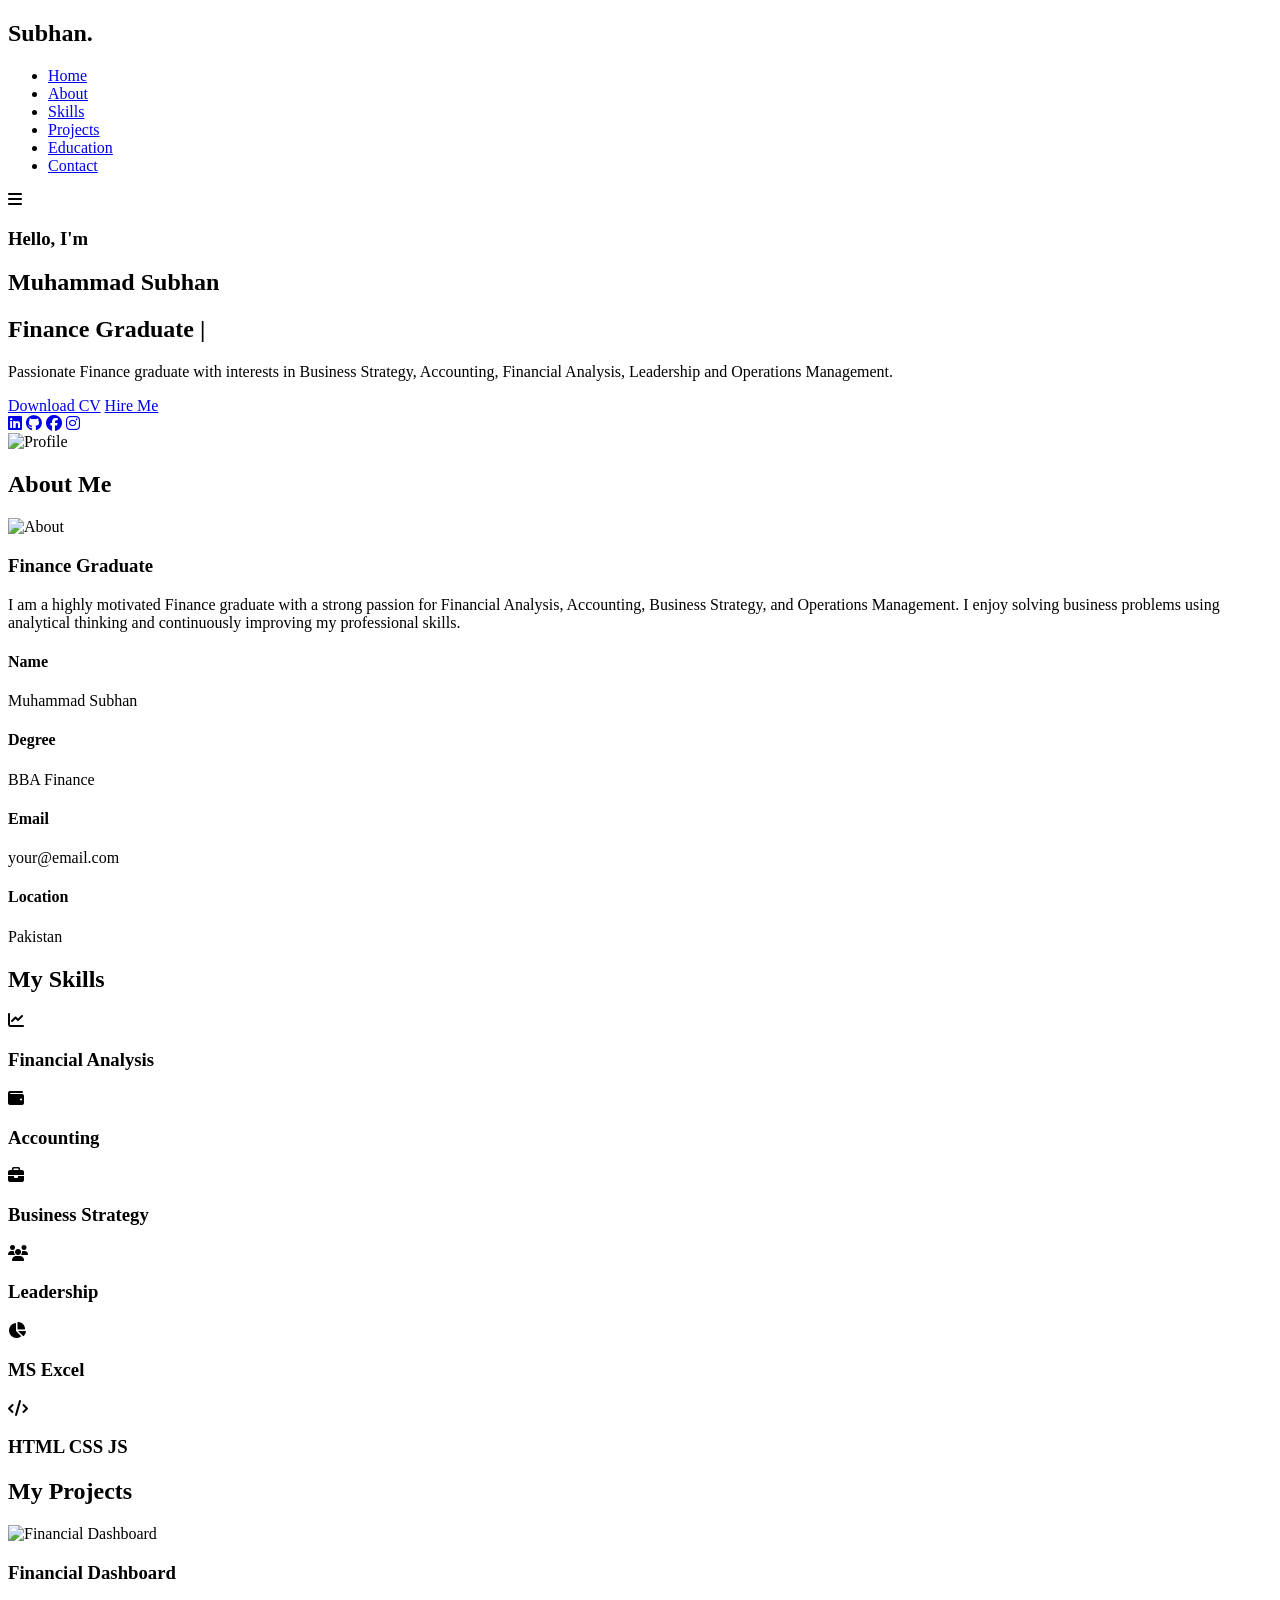
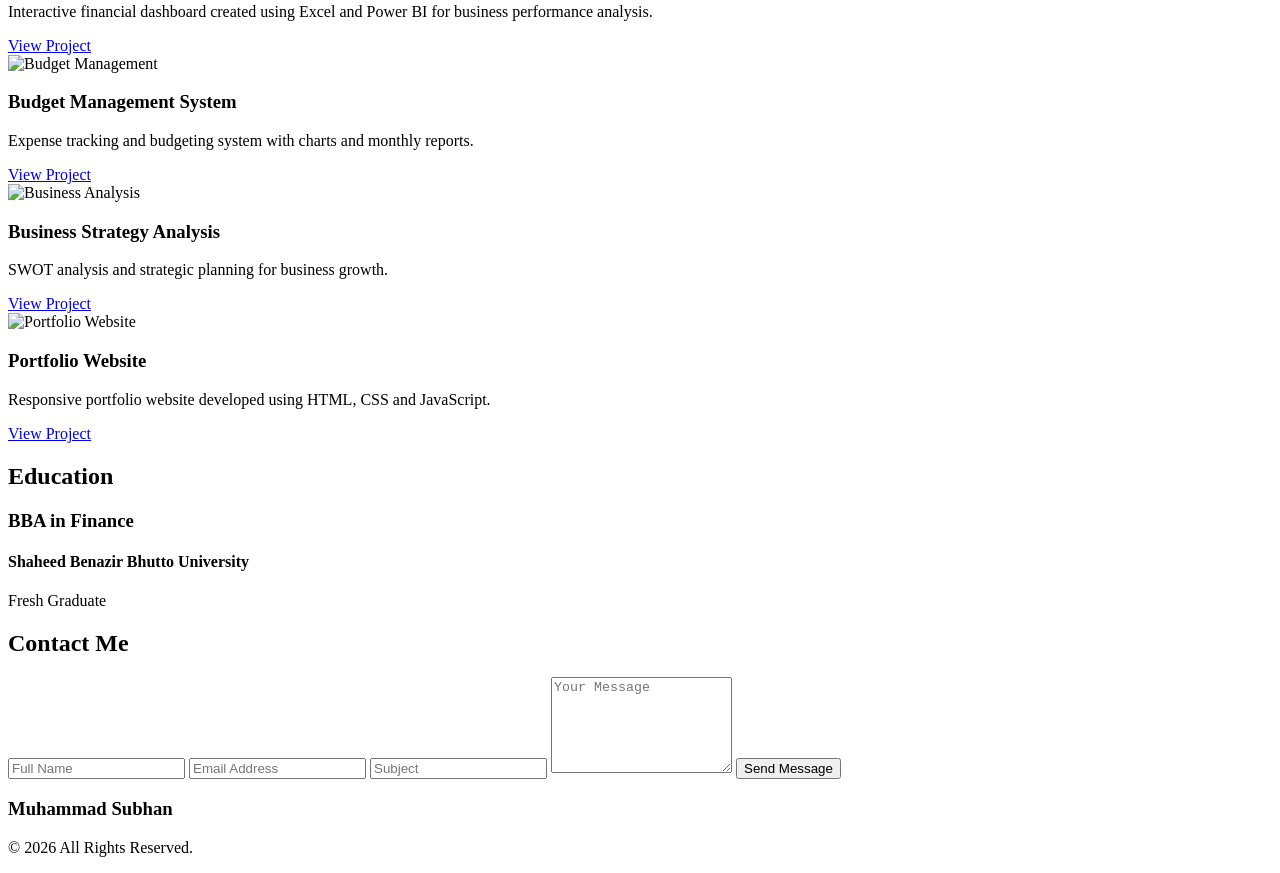
==== index1.html @ f6312da3 "Add files via upload" ====
<!DOCTYPE html>
<html lang="en">
<head>
    <meta charset="UTF-8">
    <meta name="viewport" content="width=device-width, initial-scale=1.0">
    <title>Muhammad Subhan | Portfolio</title>

    <!-- CSS -->
    <link rel="stylesheet" href="style.css">

    <!-- Font Awesome -->
    <link rel="stylesheet"
    href="https://cdnjs.cloudflare.com/ajax/libs/font-awesome/6.6.0/css/all.min.css">

    <!-- Google Font -->
    <link href="https://fonts.googleapis.com/css2?family=Poppins:wght@300;400;500;600;700&display=swap" rel="stylesheet">
</head>
<body>

<!--================ NAVBAR ================-->

<header>

<nav class="navbar">

<div class="logo">
<h2>Subhan.</h2>
</div>

<ul class="nav-links">

<li><a href="#home">Home</a></li>
<li><a href="#about">About</a></li>
<li><a href="#skills">Skills</a></li>
<li><a href="#projects">Projects</a></li>
<li><a href="#education">Education</a></li>
<li><a href="#contact">Contact</a></li>

</ul>

<div class="menu-btn">
<i class="fas fa-bars"></i>
</div>

</nav>

</header>

<!--================ HERO SECTION ================-->

<section class="hero" id="home">

<div class="hero-content">

<h3>Hello, I'm</h3>

<h1>Muhammad Subhan</h1>

<h2>
Finance Graduate |
<span class="typing"></span>
</h2>

<p>

Passionate Finance graduate with interests in
Business Strategy, Accounting, Financial Analysis,
Leadership and Operations Management.

</p>

<div class="hero-buttons">

<a href="#" class="btn">Download CV</a>

<a href="#contact" class="btn btn2">Hire Me</a>

</div>

<div class="social-icons">

<a href="#"><i class="fab fa-linkedin"></i></a>

<a href="#"><i class="fab fa-github"></i></a>

<a href="#"><i class="fab fa-facebook"></i></a>

<a href="#"><i class="fab fa-instagram"></i></a>

</div>

</div>

<div class="hero-image">

<img src="images/profile.png" alt="Profile">

</div>

</section>

<!--================ ABOUT ================-->

<section class="about" id="about">

<h2 class="section-title">About Me</h2>

<div class="about-container">

<div class="about-image">

<img src="images/profile.png" alt="About">

</div>

<div class="about-content">

<h3>Finance Graduate</h3>

<p>

I am a highly motivated Finance graduate with a
strong passion for Financial Analysis, Accounting,
Business Strategy, and Operations Management.
I enjoy solving business problems using analytical
thinking and continuously improving my professional skills.

</p>

<div class="about-info">

<div>

<h4>Name</h4>

<p>Muhammad Subhan</p>

</div>

<div>

<h4>Degree</h4>

<p>BBA Finance</p>

</div>

<div>

<h4>Email</h4>

<p>your@email.com</p>

</div>

<div>

<h4>Location</h4>

<p>Pakistan</p>

</div>

</div>

</div>

</div>

</section>

<!--================ SKILLS ================-->

<section class="skills" id="skills">

<h2 class="section-title">My Skills</h2>

<div class="skills-container">

<div class="skill-card">

<i class="fa-solid fa-chart-line"></i>

<h3>Financial Analysis</h3>

</div>

<div class="skill-card">

<i class="fa-solid fa-wallet"></i>

<h3>Accounting</h3>

</div>

<div class="skill-card">

<i class="fa-solid fa-briefcase"></i>

<h3>Business Strategy</h3>

</div>

<div class="skill-card">

<i class="fa-solid fa-users"></i>

<h3>Leadership</h3>

</div>

<div class="skill-card">

<i class="fa-solid fa-chart-pie"></i>

<h3>MS Excel</h3>

</div>

<div class="skill-card">

<i class="fa-solid fa-code"></i>

<h3>HTML CSS JS</h3>

</div>

</div>

</section>

<!--================ PROJECTS ================-->

<!--================ PROJECTS ================-->

<section class="projects" id="projects">

<h2 class="section-title">My Projects</h2>

<div class="project-container">

    <!-- Project 1 -->
    <div class="project-card">

        <img src="images/project1.jpg" alt="Financial Dashboard">

        <div class="project-info">
            <h3>Financial Dashboard</h3>
            <p>
                Interactive financial dashboard created using Excel and Power BI
                for business performance analysis.
            </p>

            <a href="#" target="_blank">View Project</a>
        </div>

    </div>

    <!-- Project 2 -->
    <div class="project-card">

        <img src="images/project2.jpg" alt="Budget Management">

        <div class="project-info">
            <h3>Budget Management System</h3>
            <p>
                Expense tracking and budgeting system with charts and monthly reports.
            </p>

            <a href="#" target="_blank">View Project</a>
        </div>

    </div>

    <!-- Project 3 -->
    <div class="project-card">

        <img src="images/project3.jpg" alt="Business Analysis">

        <div class="project-info">
            <h3>Business Strategy Analysis</h3>
            <p>
                SWOT analysis and strategic planning for business growth.
            </p>

            <a href="#" target="_blank">View Project</a>
        </div>

    </div>

    <!-- Project 4 -->
    <div class="project-card">

        <img src="images/project4.jpg" alt="Portfolio Website">

        <div class="project-info">
            <h3>Portfolio Website</h3>
            <p>
                Responsive portfolio website developed using HTML, CSS and JavaScript.
            </p>

            <a href="#" target="_blank">View Project</a>
        </div>

    </div>

</div>

</section>

<!--================ EDUCATION ================-->

<section class="education" id="education">

<h2 class="section-title">Education</h2>

<div class="edu-card">

<h3>BBA in Finance</h3>

<h4>Shaheed Benazir Bhutto University</h4>

<p>Fresh Graduate</p>

</div>

</section>

<!--================ CONTACT ================-->

<section class="contact" id="contact">

<h2 class="section-title">Contact Me</h2>

<div class="contact-container">

<form>

<input type="text" placeholder="Full Name" required>

<input type="email" placeholder="Email Address" required>

<input type="text" placeholder="Subject">

<textarea rows="6" placeholder="Your Message"></textarea>

<button type="submit" class="btn">Send Message</button>

</form>

</div>

</section>

<!--================ FOOTER ================-->

<footer>

<h3>Muhammad Subhan</h3>

<p>© 2026 All Rights Reserved.</p>

</footer>

<!-- JavaScript -->

<script src="script.js"></script>

</body>
</html>
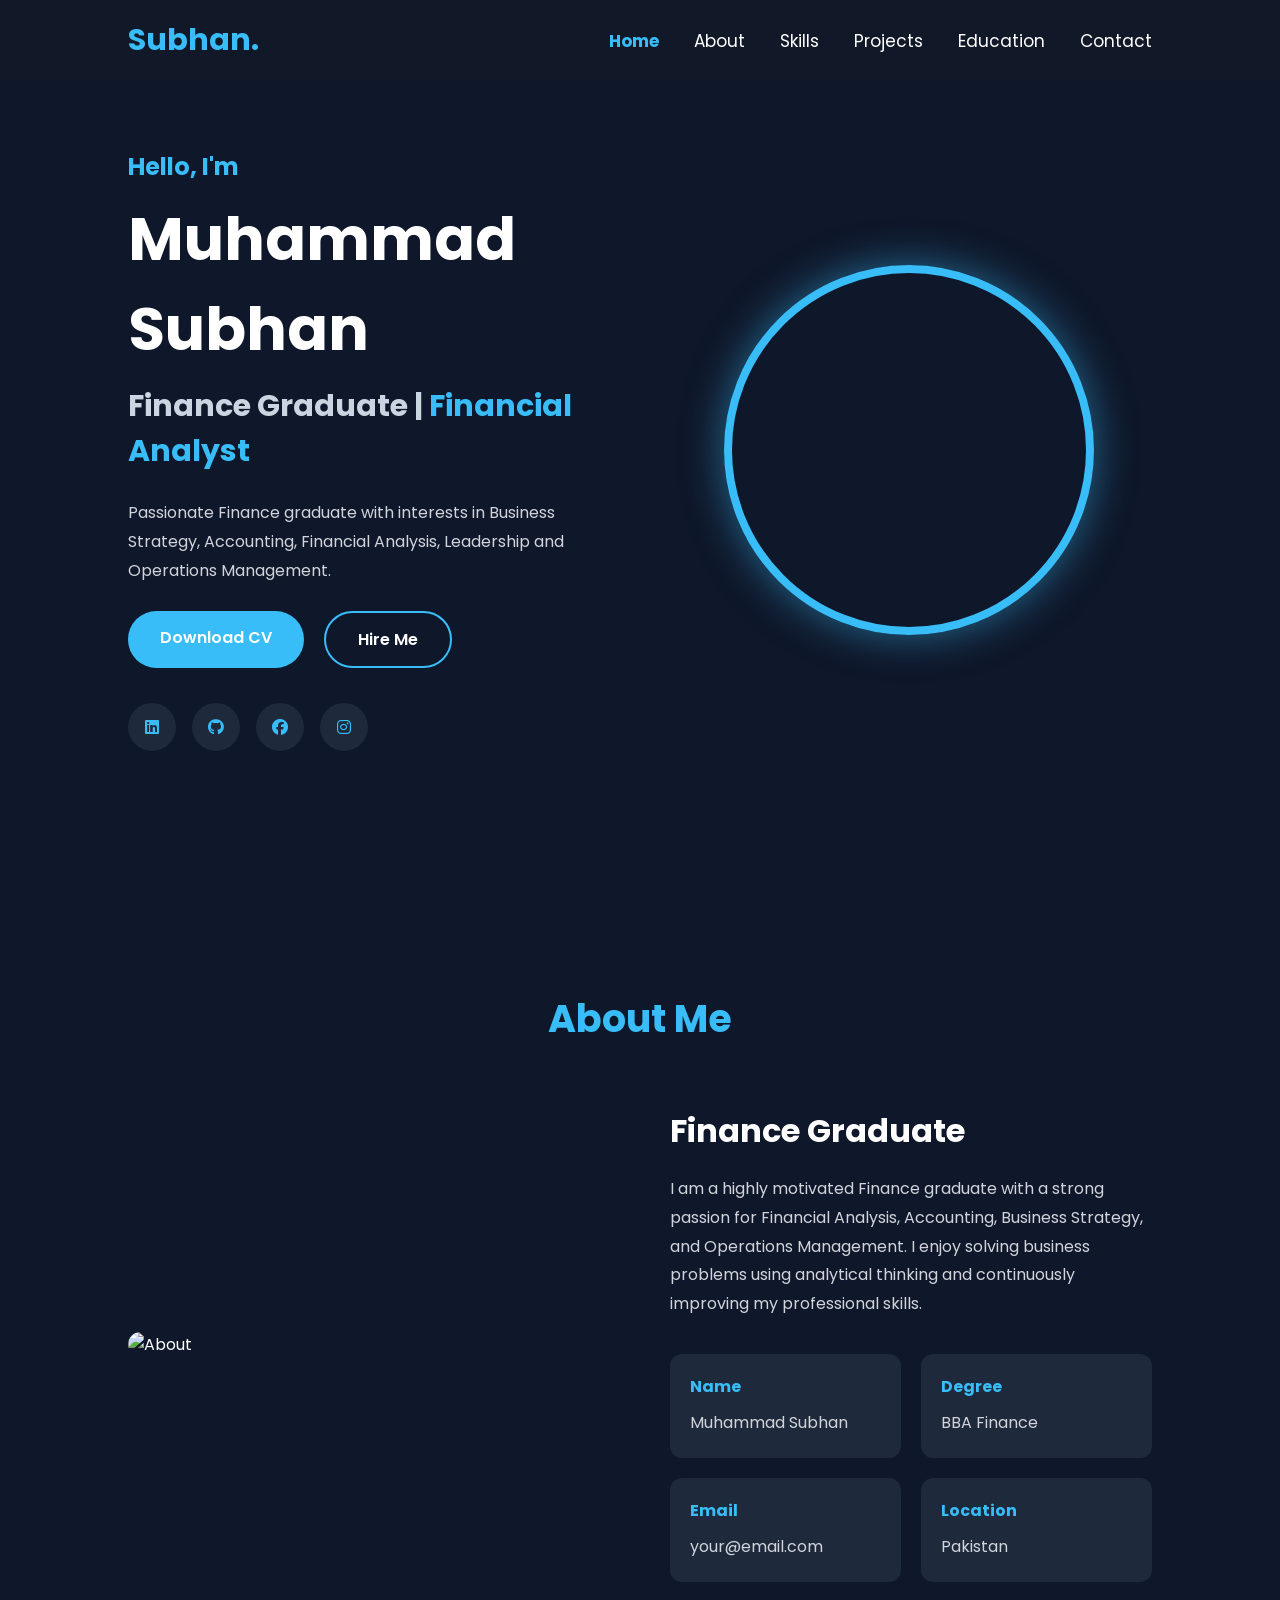
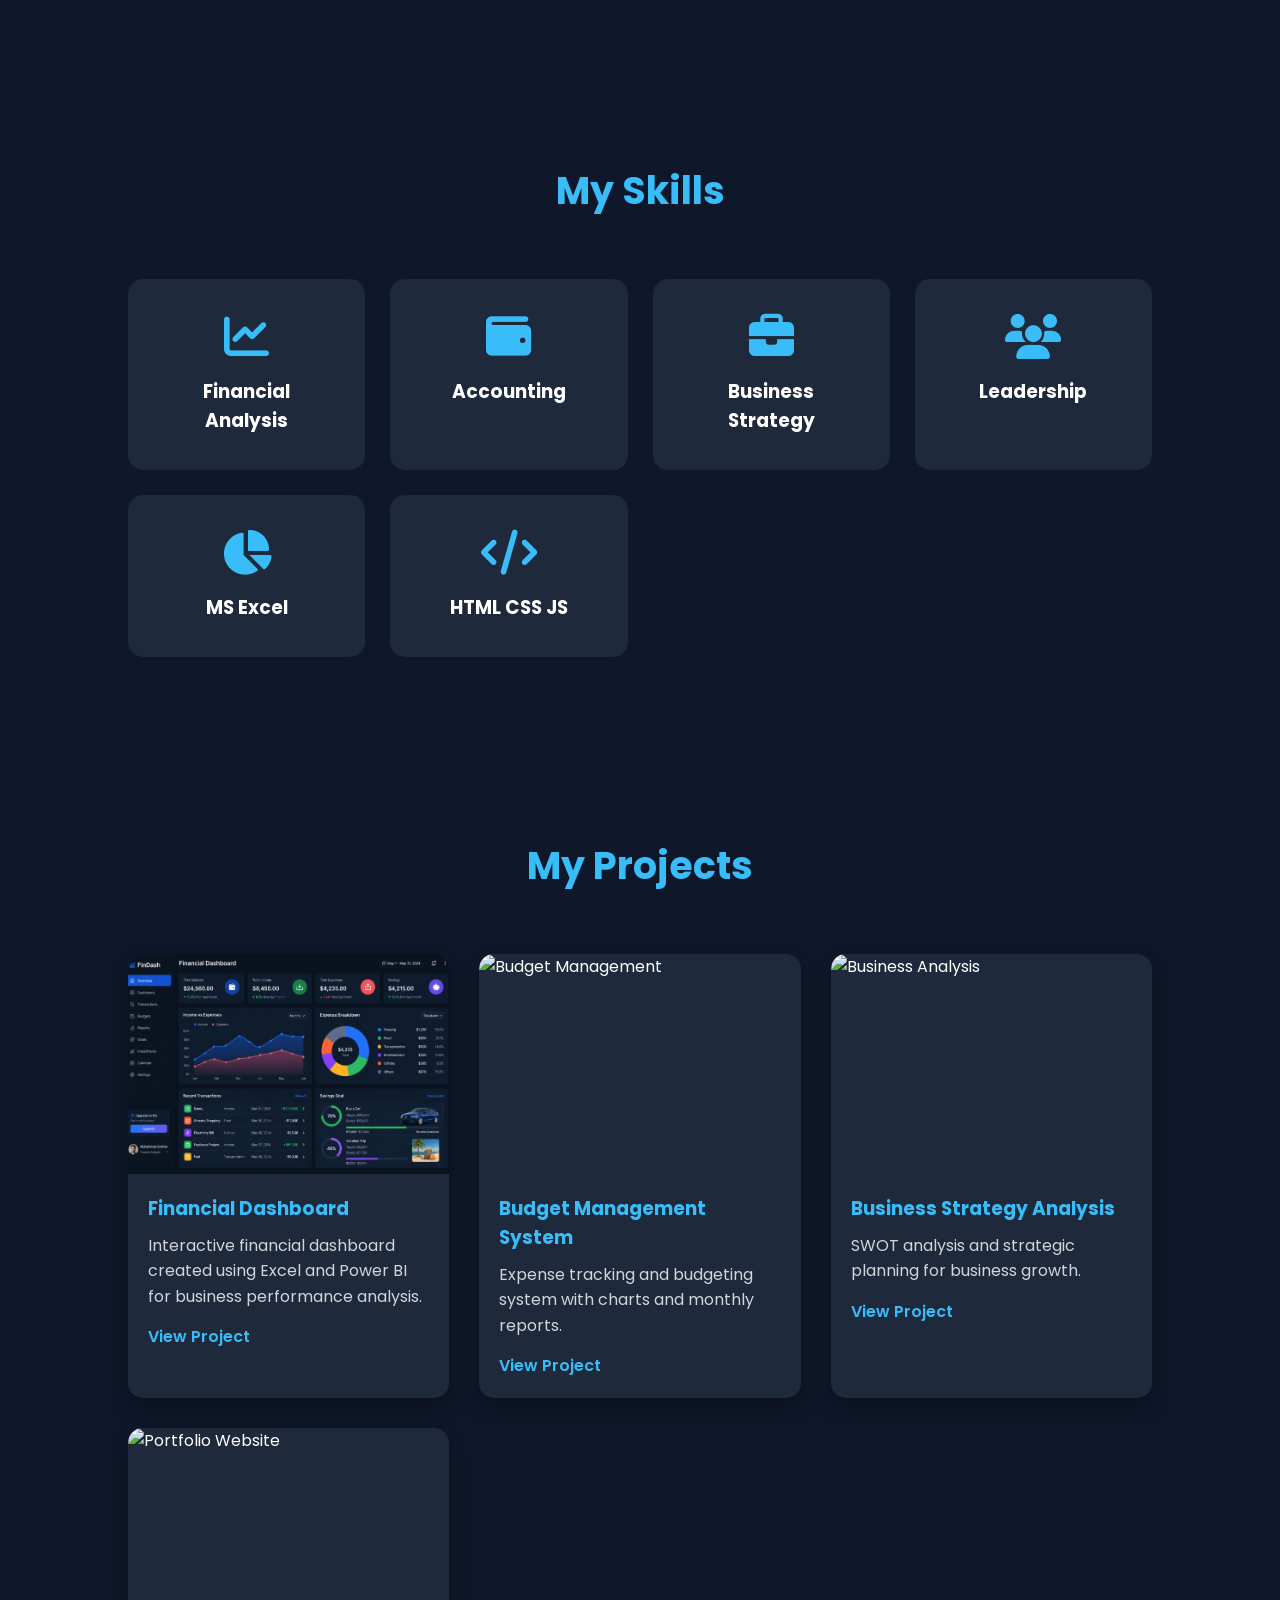
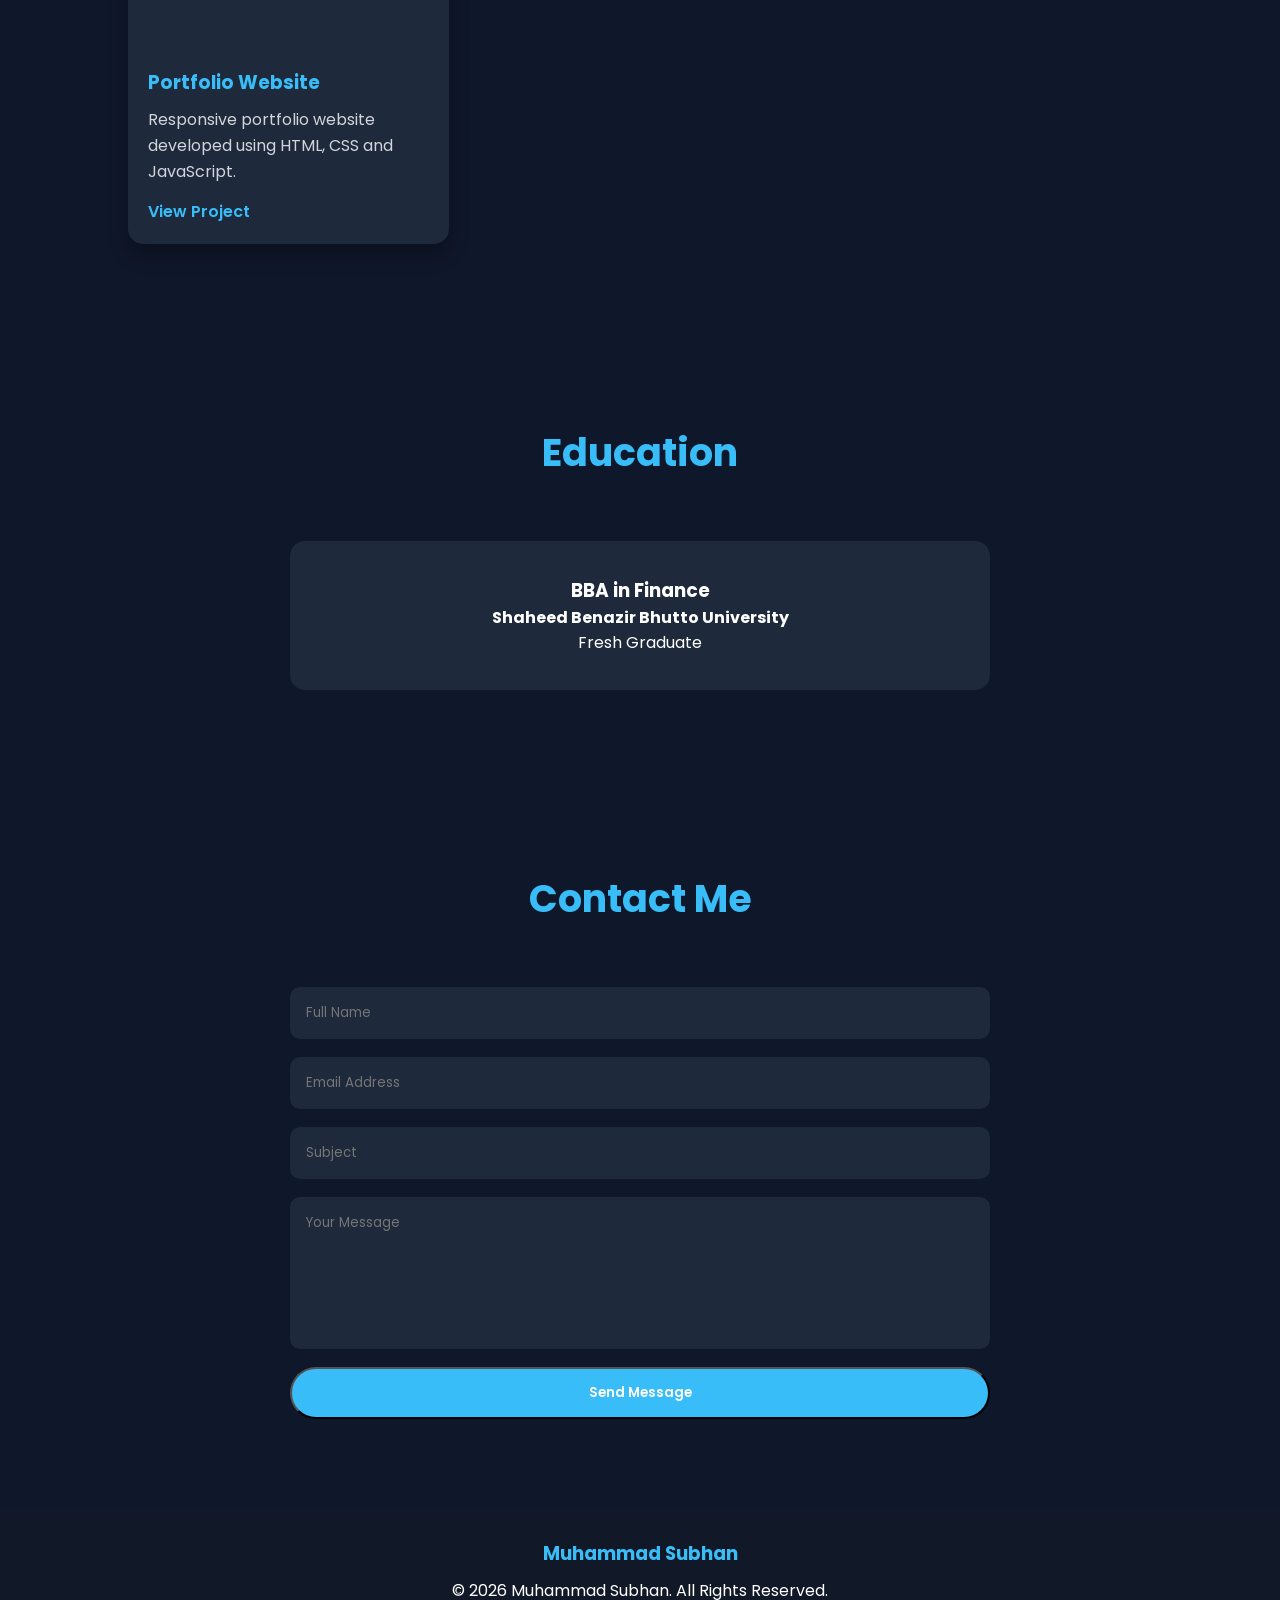
==== commit fa080805: "Update index1.html" ====
--- a/index1.html
+++ b/index1.html
@@ -232,8 +232,6 @@
 
 <!--================ PROJECTS ================-->
 
-<!--================ PROJECTS ================-->
-
 <section class="projects" id="projects">
 
 <h2 class="section-title">My Projects</h2>
@@ -243,7 +241,7 @@
     <!-- Project 1 -->
     <div class="project-card">
 
-        <img src="images/project1.jpg" alt="Financial Dashboard">
+        <img src="project1.png" alt="Financial Dashboard">
 
         <div class="project-info">
             <h3>Financial Dashboard</h3>
--- a/style.css
+++ b/style.css
@@ -0,0 +1,535 @@
+/*========================
+ GOOGLE FONT
+=========================*/
+@import url('https://fonts.googleapis.com/css2?family=Poppins:wght@300;400;500;600;700;800&display=swap');
+
+*{
+    margin:0;
+    padding:0;
+    box-sizing:border-box;
+    font-family:'Poppins',sans-serif;
+    scroll-behavior:smooth;
+}
+
+body{
+    background:#0f172a;
+    color:#fff;
+    overflow-x:hidden;
+}
+
+img{
+    width:100%;
+    display:block;
+}
+
+a{
+    text-decoration:none;
+}
+
+ul{
+    list-style:none;
+}
+
+section{
+    padding:90px 10%;
+}
+
+.section-title{
+    text-align:center;
+    font-size:38px;
+    margin-bottom:60px;
+    color:#38bdf8;
+}
+
+/*========================
+ NAVBAR
+=========================*/
+
+header{
+    width:100%;
+    position:fixed;
+    top:0;
+    left:0;
+    background:#111827;
+    z-index:1000;
+}
+
+.navbar{
+    display:flex;
+    justify-content:space-between;
+    align-items:center;
+    padding:18px 10%;
+}
+
+.logo h2{
+    color:#38bdf8;
+    font-size:30px;
+}
+
+.nav-links{
+    display:flex;
+    gap:35px;
+}
+
+.nav-links a{
+    color:#fff;
+    font-size:17px;
+    transition:.3s;
+}
+
+.nav-links a:hover{
+    color:#38bdf8;
+}
+
+.menu-btn{
+    display:none;
+    font-size:25px;
+    cursor:pointer;
+}
+
+/*========================
+ HERO SECTION
+=========================*/
+
+.hero{
+    min-height:100vh;
+    display:flex;
+    justify-content:space-between;
+    align-items:center;
+    gap:50px;
+}
+
+.hero-content{
+    flex:1;
+}
+
+.hero-content h3{
+    color:#38bdf8;
+    font-size:24px;
+}
+
+.hero-content h1{
+    font-size:60px;
+    margin:10px 0;
+}
+
+.hero-content h2{
+    font-size:30px;
+    color:#cbd5e1;
+}
+
+.typing{
+    color:#38bdf8;
+}
+
+.hero-content p{
+    margin:25px 0;
+    line-height:1.8;
+    color:#d1d5db;
+}
+
+.hero-buttons{
+    display:flex;
+    gap:20px;
+    margin-top:25px;
+}
+
+.btn{
+    background:#38bdf8;
+    color:#fff;
+    padding:14px 32px;
+    border-radius:40px;
+    transition:.4s;
+    display:inline-block;
+    font-weight:600;
+}
+
+.btn:hover{
+    background:#0ea5e9;
+    transform:translateY(-5px);
+}
+
+.btn2{
+    background:transparent;
+    border:2px solid #38bdf8;
+}
+
+.btn2:hover{
+    background:#38bdf8;
+}
+
+.social-icons{
+    margin-top:35px;
+}
+
+.social-icons a{
+    width:48px;
+    height:48px;
+    display:inline-flex;
+    justify-content:center;
+    align-items:center;
+    border-radius:50%;
+    background:#1e293b;
+    color:#38bdf8;
+    margin-right:12px;
+    transition:.3s;
+}
+
+.social-icons a:hover{
+    background:#38bdf8;
+    color:#fff;
+    transform:translateY(-6px);
+}
+
+.hero-image{
+    flex:1;
+    display:flex;
+    justify-content:center;
+}
+
+.hero-image img{
+    width:370px;
+    height:370px;
+    object-fit:cover;
+    border-radius:50%;
+    border:8px solid #38bdf8;
+    box-shadow:0 0 40px rgba(56,189,248,.5);
+}
+
+/*========================
+ ABOUT
+=========================*/
+
+.about-container{
+    display:grid;
+    grid-template-columns:1fr 1fr;
+    gap:60px;
+    align-items:center;
+}
+
+.about-image img{
+    border-radius:20px;
+}
+
+.about-content h3{
+    font-size:32px;
+    margin-bottom:20px;
+}
+
+.about-content p{
+    color:#d1d5db;
+    line-height:1.8;
+}
+
+.about-info{
+    display:grid;
+    grid-template-columns:repeat(2,1fr);
+    gap:20px;
+    margin-top:35px;
+}
+
+.about-info div{
+    background:#1e293b;
+    padding:20px;
+    border-radius:12px;
+}
+
+.about-info h4{
+    color:#38bdf8;
+    margin-bottom:10px;
+}
+
+/*========================
+ SKILLS
+=========================*/
+
+.skills-container{
+    display:grid;
+    grid-template-columns:repeat(auto-fit,minmax(220px,1fr));
+    gap:25px;
+}
+
+.skill-card{
+    background:#1e293b;
+    padding:35px;
+    border-radius:15px;
+    text-align:center;
+    transition:.4s;
+}
+
+.skill-card:hover{
+    transform:translateY(-10px);
+    background:#38bdf8;
+}
+
+.skill-card i{
+    font-size:45px;
+    margin-bottom:18px;
+    color:#38bdf8;
+}
+
+.skill-card:hover i,
+.skill-card:hover h3{
+    color:#fff;
+}
+
+/*========================
+ PROJECTS
+=========================*/
+
+.project-container{
+    display:grid;
+    grid-template-columns:repeat(auto-fit,minmax(300px,1fr));
+    gap:30px;
+}
+
+.project-card{
+    background:#1e293b;
+    border-radius:15px;
+    overflow:hidden;
+    transition:.4s;
+}
+
+.project-card:hover{
+    transform:translateY(-10px);
+}
+
+.project-card img{
+    height:220px;
+    object-fit:cover;
+}
+
+.project-info{
+    padding:20px;
+}
+
+.project-info h3{
+    margin-bottom:12px;
+}
+
+.project-info p{
+    color:#d1d5db;
+    margin-bottom:15px;
+}
+
+.project-info a{
+    color:#38bdf8;
+    font-weight:600;
+}
+
+/*========================
+ EDUCATION
+=========================*/
+
+.edu-card{
+    max-width:700px;
+    margin:auto;
+    background:#1e293b;
+    padding:35px;
+    border-radius:15px;
+    text-align:center;
+}
+
+/*========================
+ CONTACT
+=========================*/
+
+.contact-container{
+    max-width:700px;
+    margin:auto;
+}
+
+.contact-container form{
+    display:flex;
+    flex-direction:column;
+    gap:18px;
+}
+
+.contact-container input,
+.contact-container textarea{
+    padding:16px;
+    border:none;
+    border-radius:10px;
+    background:#1e293b;
+    color:#fff;
+    outline:none;
+}
+
+.contact-container textarea{
+    resize:none;
+}
+
+/*========================
+ FOOTER
+=========================*/
+
+footer{
+    background:#111827;
+    padding:30px;
+    text-align:center;
+}
+
+footer h3{
+    color:#38bdf8;
+    margin-bottom:10px;
+}
+
+/*========================
+ RESPONSIVE
+=========================*/
+
+@media(max-width:991px){
+
+.hero{
+    flex-direction:column-reverse;
+    text-align:center;
+}
+
+.about-container{
+    grid-template-columns:1fr;
+}
+
+.hero-content h1{
+    font-size:45px;
+}
+
+.nav-links{
+    display:none;
+}
+
+.menu-btn{
+    display:block;
+}
+
+}
+
+@media(max-width:600px){
+
+.hero-image img{
+    width:280px;
+    height:280px;
+}
+
+.hero-content h1{
+    font-size:36px;
+}
+
+.hero-content h2{
+    font-size:22px;
+}
+
+.section-title{
+    font-size:30px;
+}
+
+.about-info{
+    grid-template-columns:1fr;
+}
+
+}
+/* Mobile Menu */
+.nav-links.show{
+    display:flex;
+    flex-direction:column;
+    position:absolute;
+    top:70px;
+    right:10%;
+    background:#1e293b;
+    width:220px;
+    padding:20px;
+    border-radius:10px;
+}
+
+/* Active Link */
+.nav-links a.active{
+    color:#38bdf8;
+    font-weight:bold;
+}
+
+/* Scroll Animation */
+.hero-content,
+.hero-image,
+.about-container,
+.skill-card,
+.project-card,
+.edu-card,
+.contact-container{
+    opacity:0;
+    transform:translateY(40px);
+    transition:0.7s;
+}
+
+.show{
+    opacity:1;
+    transform:translateY(0);
+}
+
+/* Back To Top Button */
+.top-btn{
+    position:fixed;
+    right:20px;
+    bottom:20px;
+    width:50px;
+    height:50px;
+    border:none;
+    border-radius:50%;
+    background:#38bdf8;
+    color:#fff;
+    font-size:22px;
+    cursor:pointer;
+    display:none;
+    transition:.3s;
+    z-index:999;
+}
+
+.top-btn:hover{
+    transform:scale(1.1);
+}
+.project-container{
+    display:grid;
+    grid-template-columns:repeat(auto-fit,minmax(320px,1fr));
+    gap:30px;
+}
+
+.project-card{
+    background:#1e293b;
+    border-radius:15px;
+    overflow:hidden;
+    transition:.4s;
+    box-shadow:0 10px 20px rgba(0,0,0,.3);
+}
+
+.project-card:hover{
+    transform:translateY(-10px);
+}
+
+.project-card img{
+    width:100%;
+    height:220px;
+    object-fit:cover;
+    transition:.5s;
+}
+
+.project-card:hover img{
+    transform:scale(1.08);
+}
+
+.project-info{
+    padding:20px;
+}
+
+.project-info h3{
+    margin-bottom:10px;
+    color:#38bdf8;
+}
+
+.project-info p{
+    color:#d1d5db;
+    margin-bottom:15px;
+    line-height:1.6;
+}
+
+.project-info a{
+    color:#38bdf8;
+    font-weight:600;
+}
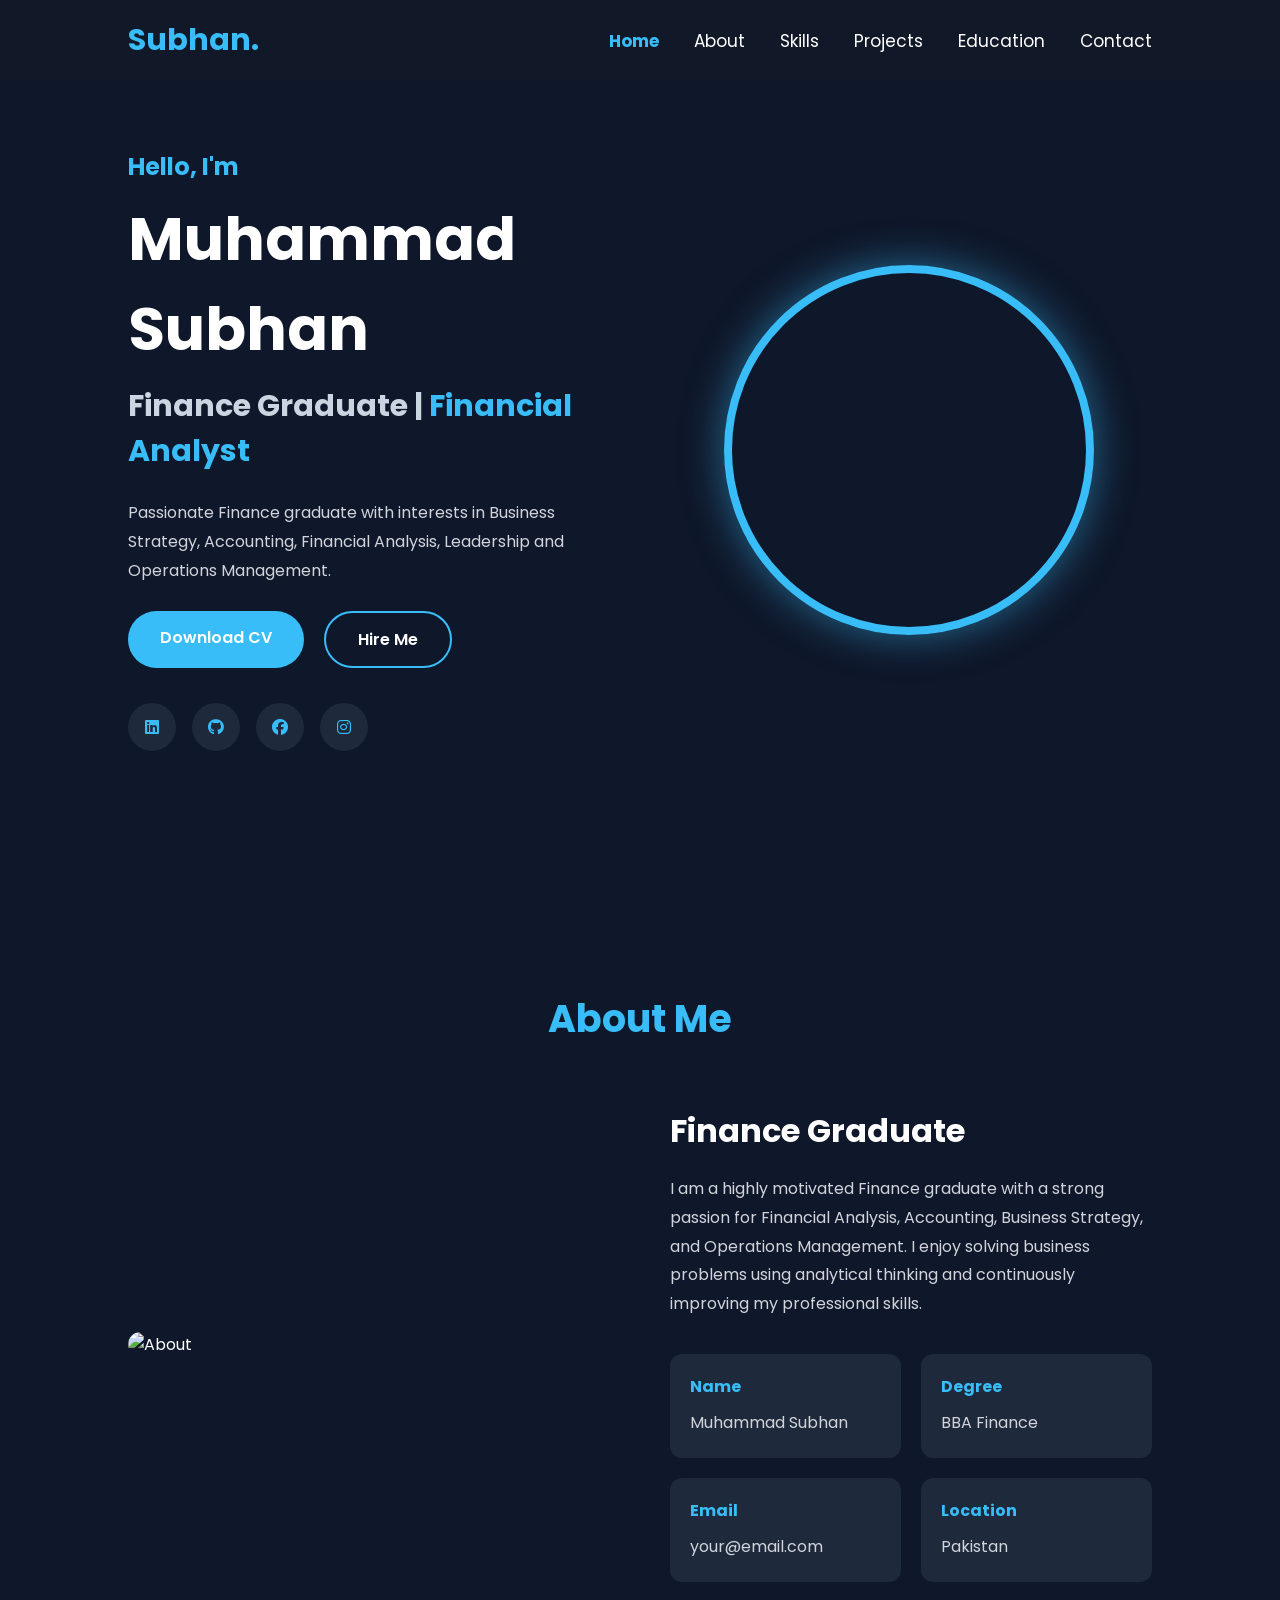
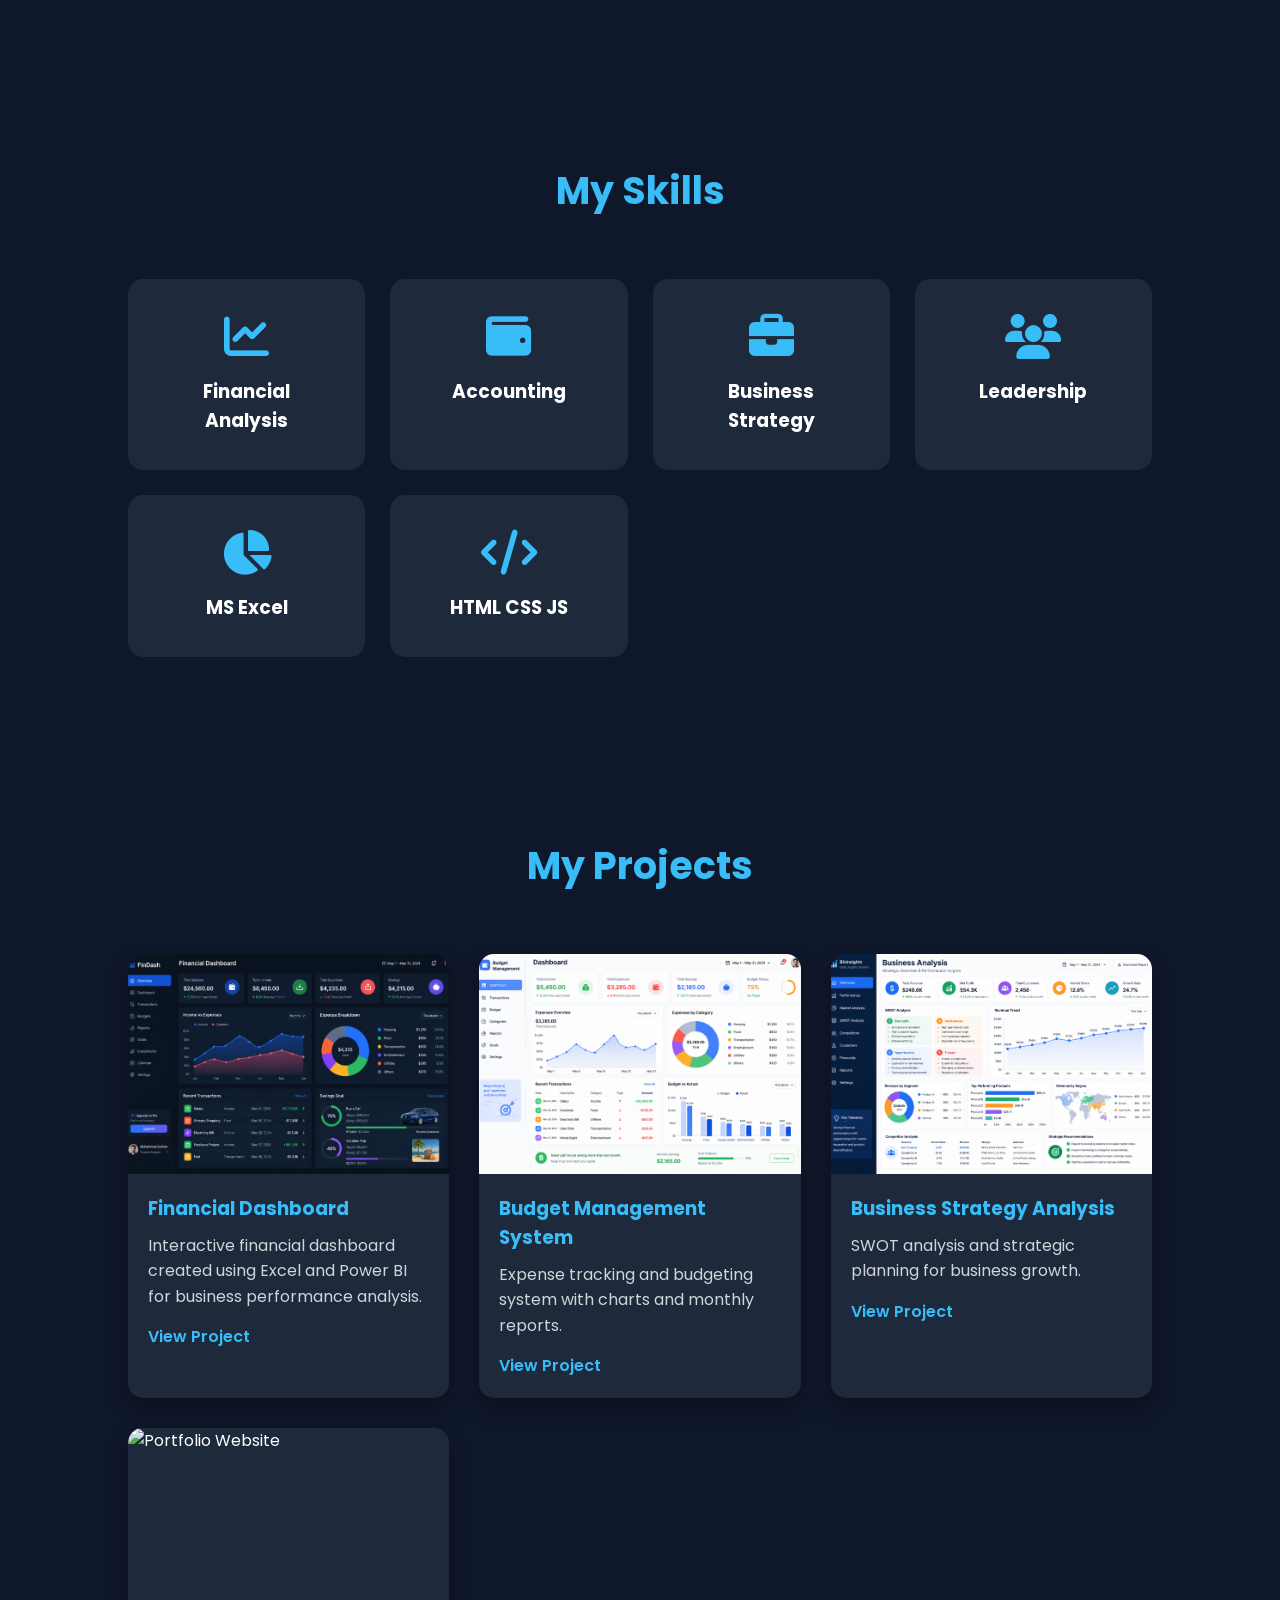
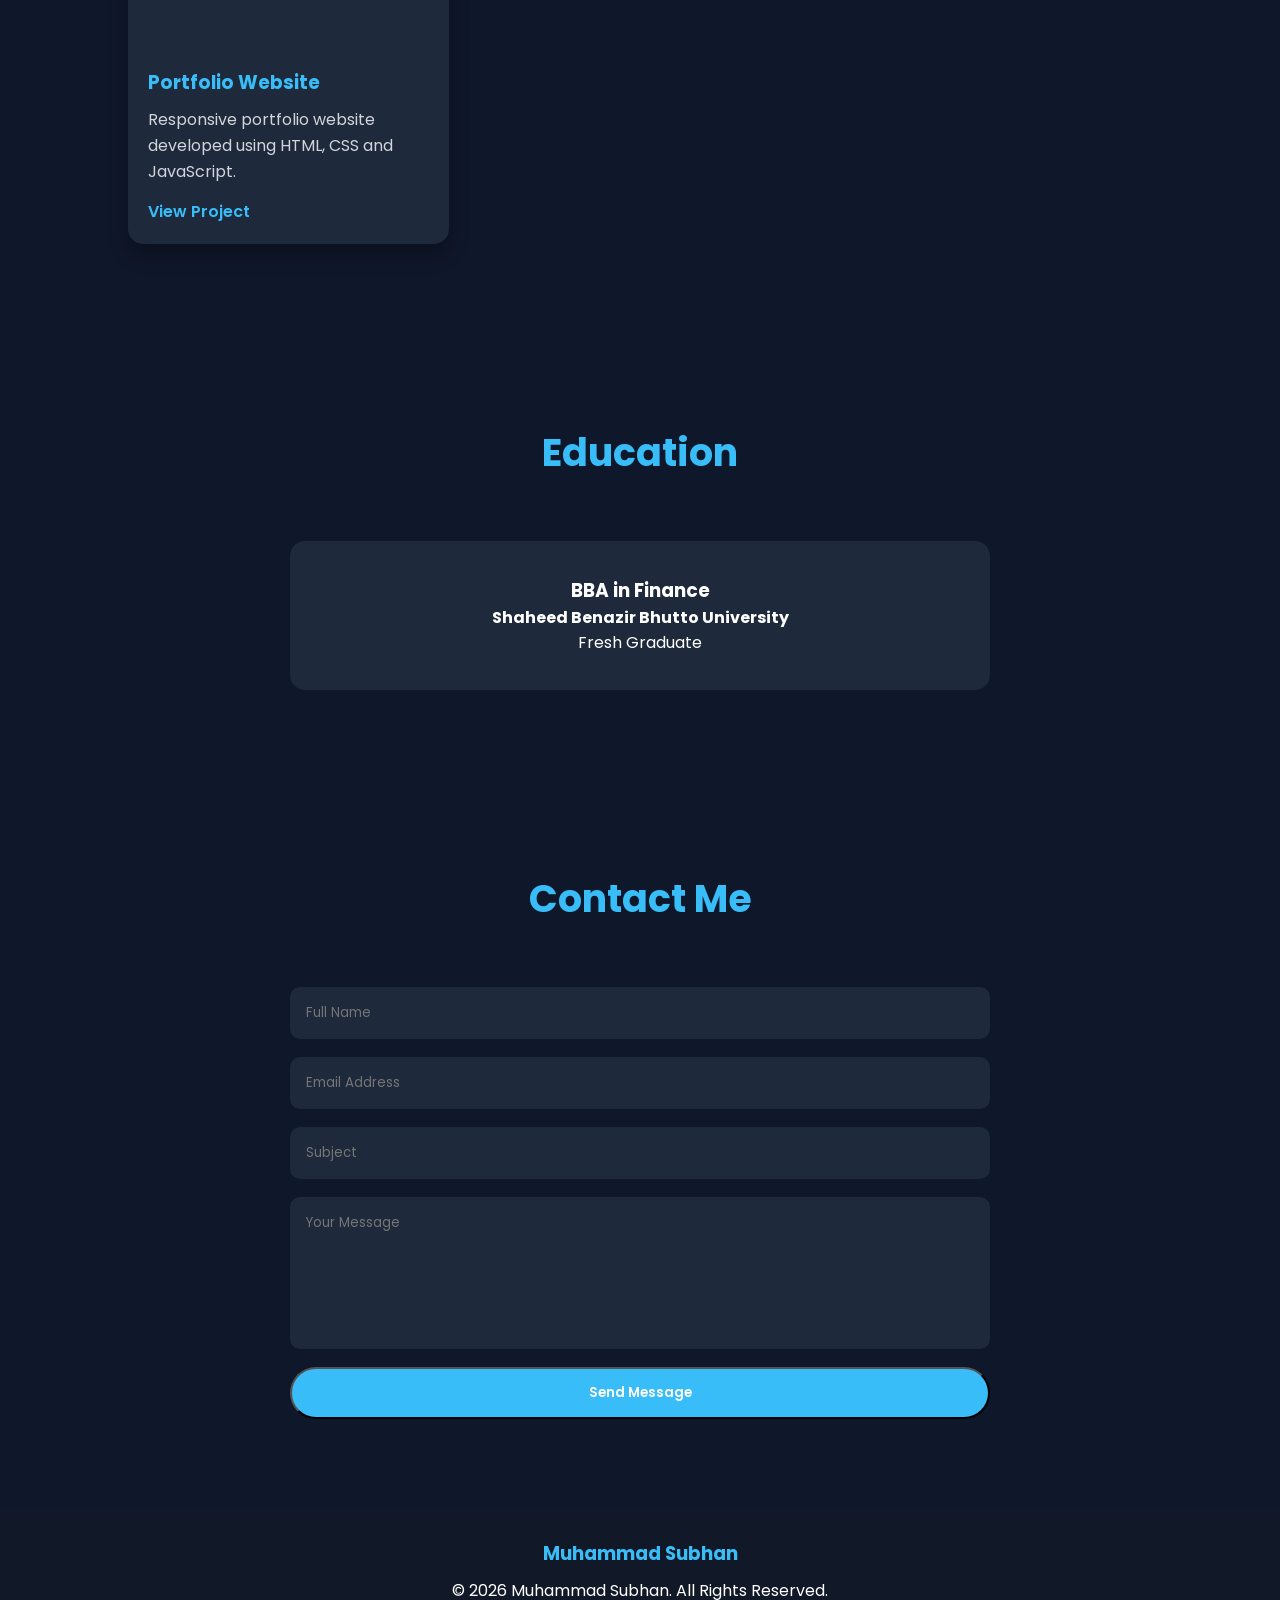
==== commit dbdbaaed: "Update index1.html" ====
--- a/index1.html
+++ b/index1.html
@@ -258,7 +258,7 @@
     <!-- Project 2 -->
     <div class="project-card">
 
-        <img src="images/project2.jpg" alt="Budget Management">
+        <img src="project2.png" alt="Budget Management">
 
         <div class="project-info">
             <h3>Budget Management System</h3>
@@ -274,7 +274,7 @@
     <!-- Project 3 -->
     <div class="project-card">
 
-        <img src="images/project3.jpg" alt="Business Analysis">
+        <img src="project3.png" alt="Business Analysis">
 
         <div class="project-info">
             <h3>Business Strategy Analysis</h3>
